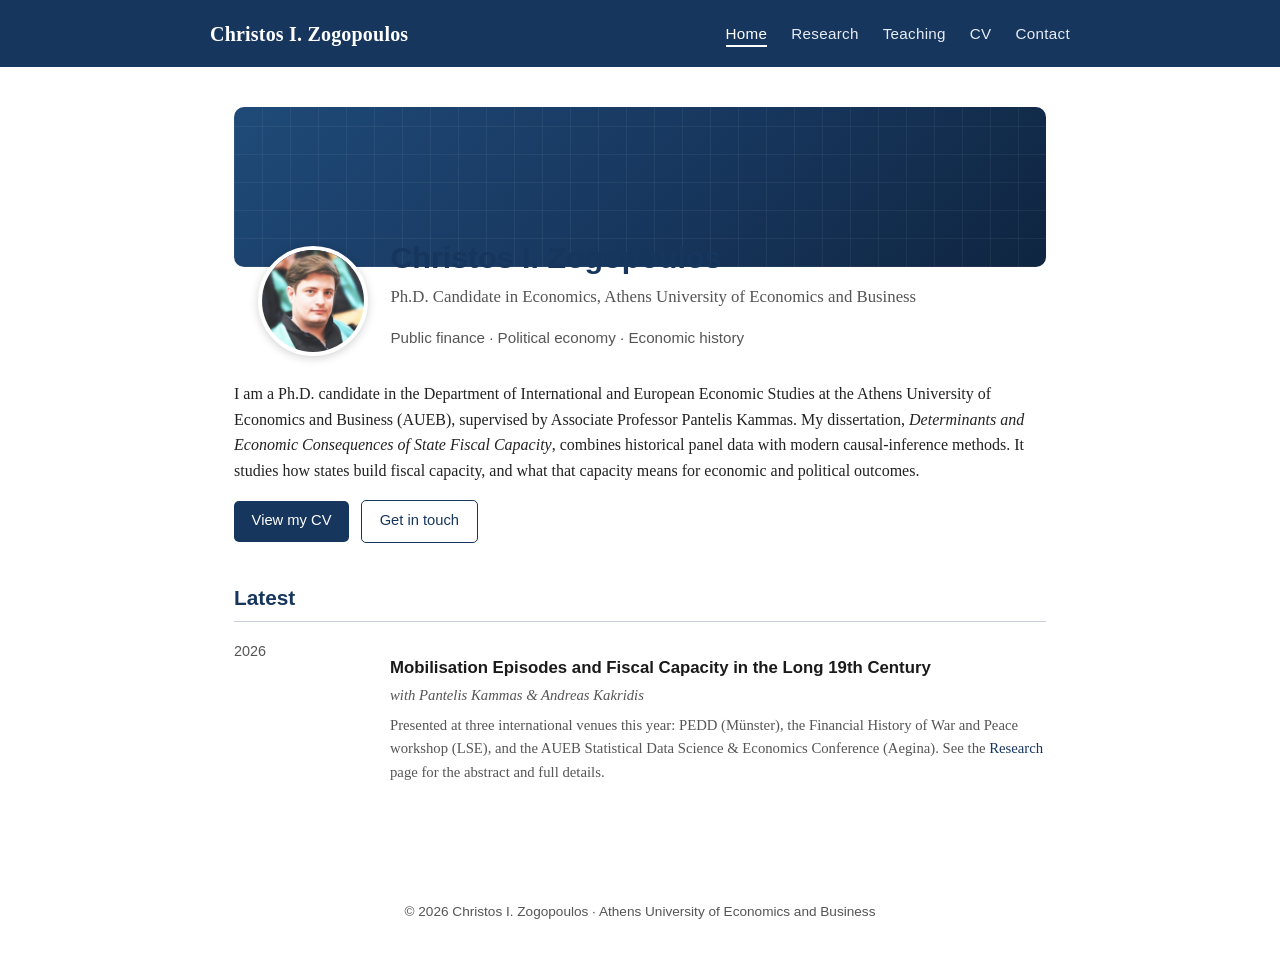
==== index.html @ 12c00f11 "photo profile" ====
<!DOCTYPE html>
<html lang="en">
<head>
<meta charset="UTF-8">
<meta name="viewport" content="width=device-width, initial-scale=1.0">
<title>Christos I. Zogopoulos — Economics</title>
<meta name="description" content="Christos I. Zogopoulos, Ph.D. Candidate in Economics, Athens University of Economics and Business.">
<link rel="stylesheet" href="assets/style.css">
</head>
<body>

<header class="site-header">
  <div class="header-inner">
    <a class="site-title" href="index.html">Christos I. Zogopoulos</a>
    <nav class="site-nav">
      <a href="index.html" class="active">Home</a>
      <a href="research.html">Research</a>
      <a href="teaching.html">Teaching</a>
      <a href="cv.html">CV</a>
      <a href="contact.html">Contact</a>
    </nav>
  </div>
</header>

<main>
  <!--
    BANNER: the .profile-banner div is a CSS-only pattern (no external image, so
    no copyright concerns) styled to echo the site's navy palette and evoke
    ledgers / panel data — fitting for economic history & fiscal capacity
    research. Adjust it any time in assets/style.css under "Profile banner".
  -->
  <div class="profile-banner" aria-hidden="true"></div>
  <div class="profile-header">
    <img src="assets/profile.jpeg" alt="Christos I. Zogopoulos" class="avatar-img">
    <div class="profile-header-text">
      <h1>Christos I. Zogopoulos</h1>
      <p class="lede">Ph.D. Candidate in Economics, Athens University of Economics and Business</p>
      <p class="tag">Public finance &middot; Political economy &middot; Economic history</p>
    </div>
  </div>

  <p>
    I am a Ph.D. candidate in the Department of International and European Economic Studies
    at the Athens University of Economics and Business (AUEB), supervised by Associate
    Professor Pantelis Kammas. My dissertation, <em>Determinants and Economic Consequences
    of State Fiscal Capacity</em>, combines historical panel data with modern
    causal-inference methods. It studies how states build fiscal capacity, and what that
    capacity means for economic and political outcomes.
  </p>

  <p>
    <a class="btn" href="cv.html">View my CV</a>
    &nbsp;
    <a class="btn secondary" href="contact.html">Get in touch</a>
  </p>

  <h2>Latest</h2>
  <div class="entry">
    <div class="years">2026</div>
    <div class="details">
      <h3>Mobilisation Episodes and Fiscal Capacity in the Long 19th Century</h3>
      <div class="coauthors-inline">with Pantelis Kammas &amp; Andreas Kakridis</div>
      <div class="note">
        Presented at three international venues this year: PEDD (M&uuml;nster), the Financial
        History of War and Peace workshop (LSE), and the AUEB Statistical Data Science &amp;
        Economics Conference (Aegina). See the <a href="research.html">Research</a> page for
        the abstract and full details.
      </div>
    </div>
  </div>
</main>

<footer>
  &copy; <span id="year"></span> Christos I. Zogopoulos &middot; Athens University of Economics and Business
  <script>document.getElementById('year').textContent = new Date().getFullYear();</script>
</footer>

</body>
</html>
---- assets/style.css ----
/* ===========================================================
   Christos Zogopoulos — Academic site stylesheet
   Edit colors/fonts here; every page shares this one file.
   =========================================================== */

:root {
  --navy: #17365d;
  --navy-dark: #0f2540;
  --gray-text: #555555;
  --rule-gray: #c9d2dc;
  --bg: #ffffff;
  --bg-soft: #f7f9fb;
  --max-width: 860px;
}

* { box-sizing: border-box; }

html { scroll-behavior: smooth; }

body {
  margin: 0;
  font-family: "Georgia", "Iowan Old Style", "Palatino Linotype", serif;
  color: #222;
  background: var(--bg);
  line-height: 1.6;
}

a { color: var(--navy); text-decoration: none; }
a:hover { text-decoration: underline; }

/* ---------- Header / nav ---------- */
header.site-header {
  background: var(--navy);
  color: #fff;
  padding: 1.1rem 1.5rem;
}

.header-inner {
  max-width: var(--max-width);
  margin: 0 auto;
  display: flex;
  flex-wrap: wrap;
  align-items: center;
  justify-content: space-between;
  gap: 0.75rem;
}

.site-title {
  font-size: 1.25rem;
  font-weight: bold;
  color: #fff;
  letter-spacing: 0.2px;
}
.site-title:hover { text-decoration: none; opacity: 0.9; }

nav.site-nav a {
  color: #e7edf5;
  margin-left: 1.25rem;
  font-family: "Helvetica Neue", Arial, sans-serif;
  font-size: 0.95rem;
  letter-spacing: 0.3px;
}
nav.site-nav a:first-child { margin-left: 0; }
nav.site-nav a:hover { color: #fff; text-decoration: underline; }
nav.site-nav a.active { color: #fff; border-bottom: 2px solid #fff; padding-bottom: 3px; }

/* ---------- Main content ---------- */
main {
  max-width: var(--max-width);
  margin: 0 auto;
  padding: 2.5rem 1.5rem 4rem;
}

h1 {
  font-family: "Helvetica Neue", Arial, sans-serif;
  color: var(--navy);
  font-size: 1.9rem;
  margin-bottom: 0.3rem;
}

h2 {
  font-family: "Helvetica Neue", Arial, sans-serif;
  color: var(--navy);
  font-size: 1.3rem;
  border-bottom: 1px solid var(--rule-gray);
  padding-bottom: 0.4rem;
  margin-top: 2.4rem;
  margin-bottom: 1rem;
}

h3 {
  font-family: "Helvetica Neue", Arial, sans-serif;
  font-size: 1.05rem;
  margin-bottom: 0.2rem;
  color: #1a1a1a;
}

p.lede {
  font-size: 1.05rem;
  color: var(--gray-text);
  margin-top: 0;
}

.tag {
  font-family: "Helvetica Neue", Arial, sans-serif;
  color: var(--gray-text);
  font-size: 0.95rem;
  margin-bottom: 1.8rem;
}

/* ---------- Profile banner (LinkedIn-style cover, CSS-only, no external image) ---------- */
.profile-banner {
  height: 160px;
  border-radius: 10px;
  background:
    repeating-linear-gradient(0deg, rgba(255,255,255,0.055) 0px, rgba(255,255,255,0.055) 1px, transparent 1px, transparent 28px),
    repeating-linear-gradient(90deg, rgba(255,255,255,0.055) 0px, rgba(255,255,255,0.055) 1px, transparent 1px, transparent 28px),
    linear-gradient(135deg, #1f4a78 0%, var(--navy) 55%, var(--navy-dark) 100%);
}

/* ---------- Profile header (overlapping avatar + name) ---------- */
.profile-header {
  display: flex;
  align-items: flex-end;
  gap: 1.4rem;
  margin-top: -55px;
  margin-bottom: 1.6rem;
  padding-left: 1.5rem;
}
.avatar,
.avatar-img {
  flex-shrink: 0;
  width: 110px;
  height: 110px;
  border-radius: 50%;
  border: 4px solid #fff;
  box-shadow: 0 2px 10px rgba(0,0,0,0.18);
}
.avatar {
  background: var(--navy);
  color: #fff;
  font-family: "Helvetica Neue", Arial, sans-serif;
  font-size: 2rem;
  font-weight: bold;
  letter-spacing: 1px;
  display: flex;
  align-items: center;
  justify-content: center;
}
.avatar-img { object-fit: cover; background: #fff; }
.profile-header-text { padding-bottom: 0.3rem; }
.profile-header-text h1 { margin-bottom: 0.2rem; }
.profile-header-text .lede { margin-bottom: 0.2rem; }
.profile-header-text .tag { margin-bottom: 0; }

@media (max-width: 520px) {
  .profile-header { flex-direction: column; align-items: flex-start; text-align: left; margin-top: -40px; padding-left: 1rem; }
  .avatar, .avatar-img { width: 90px; height: 90px; }
}

.coauthors-inline {
  color: var(--gray-text);
  font-style: italic;
  font-size: 0.92rem;
  margin-bottom: 0.4rem;
}

/* ---------- Entry blocks (education, teaching, papers) ---------- */
.entry {
  display: grid;
  grid-template-columns: 8.5rem 1fr;
  gap: 0.25rem 1.25rem;
  margin-bottom: 1.3rem;
}
.entry .years {
  color: var(--gray-text);
  font-family: "Helvetica Neue", Arial, sans-serif;
  font-size: 0.9rem;
  padding-top: 0.15rem;
}
.entry .details h3 { margin-bottom: 0.15rem; }
.entry .details .place { color: #333; margin-bottom: 0.15rem; }
.entry .details .note { color: var(--gray-text); font-size: 0.92rem; }

@media (max-width: 560px) {
  .entry { grid-template-columns: 1fr; }
  .entry .years { padding-top: 0; font-weight: bold; }
}

/* ---------- Paper card ---------- */
.paper {
  background: var(--bg-soft);
  border: 1px solid var(--rule-gray);
  border-radius: 6px;
  padding: 1.2rem 1.4rem;
  margin-bottom: 1.5rem;
}
.paper h3 { margin-top: 0; }
.paper .coauthors { color: var(--gray-text); font-style: italic; margin-bottom: 0.6rem; }
.paper .venues { color: var(--gray-text); font-size: 0.9rem; margin-top: 0.8rem; }

/* ---------- Buttons / links ---------- */
.btn {
  display: inline-block;
  font-family: "Helvetica Neue", Arial, sans-serif;
  font-size: 0.92rem;
  background: var(--navy);
  color: #fff !important;
  padding: 0.55rem 1.1rem;
  border-radius: 5px;
  text-decoration: none !important;
}
.btn:hover { background: var(--navy-dark); }
.btn.secondary {
  background: transparent;
  color: var(--navy) !important;
  border: 1px solid var(--navy);
}
.btn.secondary:hover { background: var(--bg-soft); }

/* ---------- Contact list (legacy, kept in case it's reused) ---------- */
.contact-list { list-style: none; padding: 0; }
.contact-list li { margin-bottom: 0.7rem; font-family: "Helvetica Neue", Arial, sans-serif; }
.contact-list li span.label { color: var(--gray-text); display: inline-block; min-width: 6rem; }

/* ---------- Contact cards ---------- */
.contact-grid {
  display: grid;
  grid-template-columns: repeat(auto-fit, minmax(220px, 1fr));
  gap: 1rem;
  margin-top: 1.5rem;
}
.contact-card {
  display: flex;
  flex-direction: column;
  gap: 0.3rem;
  background: var(--bg-soft);
  border: 1px solid var(--rule-gray);
  border-radius: 8px;
  padding: 1.1rem 1.3rem;
  text-decoration: none !important;
  transition: border-color 0.15s ease, transform 0.15s ease;
}
.contact-card:hover {
  border-color: var(--navy);
  transform: translateY(-1px);
}
.contact-card-label {
  font-family: "Helvetica Neue", Arial, sans-serif;
  font-size: 0.8rem;
  text-transform: uppercase;
  letter-spacing: 0.05em;
  color: var(--gray-text);
}
.contact-card-value {
  font-family: "Helvetica Neue", Arial, sans-serif;
  font-size: 1rem;
  color: var(--navy);
  word-break: break-word;
}
.contact-address {
  margin-top: 1.8rem;
  font-family: "Helvetica Neue", Arial, sans-serif;
  color: #333;
  line-height: 1.7;
}
.contact-address .contact-card-label { display: block; margin-bottom: 0.3rem; }

/* ---------- Footer ---------- */
footer {
  text-align: center;
  color: var(--gray-text);
  font-family: "Helvetica Neue", Arial, sans-serif;
  font-size: 0.85rem;
  padding: 2rem 1rem 3rem;
}

/* ---------- CV embed ---------- */
.pdf-embed {
  width: 100%;
  height: 85vh;
  border: 1px solid var(--rule-gray);
  border-radius: 6px;
}
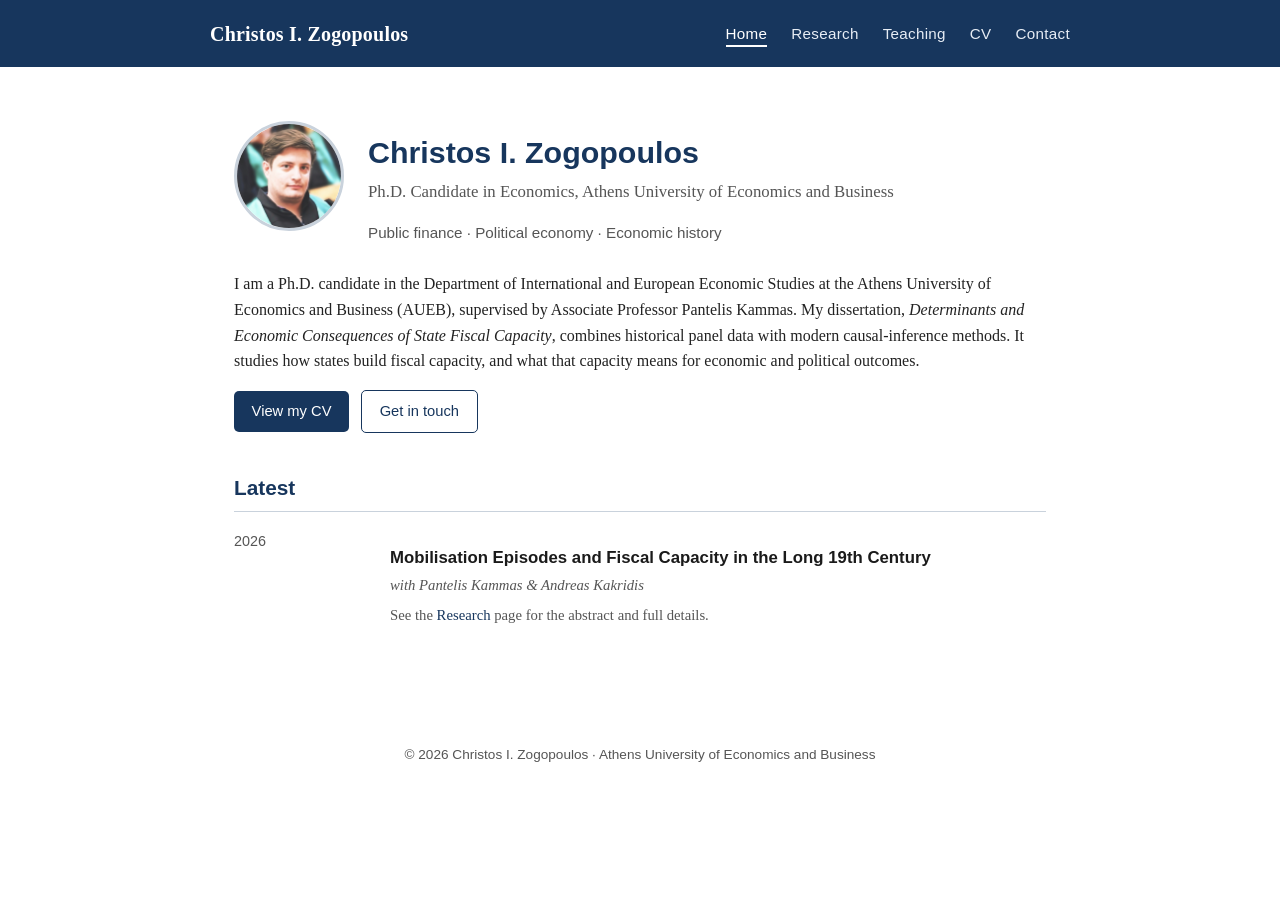
==== commit 80aa9b85: "fix page" ====
--- a/index.html
+++ b/index.html
@@ -23,13 +23,6 @@
 </header>
 
 <main>
-  <!--
-    BANNER: the .profile-banner div is a CSS-only pattern (no external image, so
-    no copyright concerns) styled to echo the site's navy palette and evoke
-    ledgers / panel data — fitting for economic history & fiscal capacity
-    research. Adjust it any time in assets/style.css under "Profile banner".
-  -->
-  <div class="profile-banner" aria-hidden="true"></div>
   <div class="profile-header">
     <img src="assets/profile.jpeg" alt="Christos I. Zogopoulos" class="avatar-img">
     <div class="profile-header-text">
@@ -61,10 +54,7 @@
       <h3>Mobilisation Episodes and Fiscal Capacity in the Long 19th Century</h3>
       <div class="coauthors-inline">with Pantelis Kammas &amp; Andreas Kakridis</div>
       <div class="note">
-        Presented at three international venues this year: PEDD (M&uuml;nster), the Financial
-        History of War and Peace workshop (LSE), and the AUEB Statistical Data Science &amp;
-        Economics Conference (Aegina). See the <a href="research.html">Research</a> page for
-        the abstract and full details.
+        See the <a href="research.html">Research</a> page for the abstract and full details.
       </div>
     </div>
   </div>
--- a/assets/style.css
+++ b/assets/style.css
@@ -108,24 +108,12 @@
   margin-bottom: 1.8rem;
 }
 
-/* ---------- Profile banner (LinkedIn-style cover, CSS-only, no external image) ---------- */
-.profile-banner {
-  height: 160px;
-  border-radius: 10px;
-  background:
-    repeating-linear-gradient(0deg, rgba(255,255,255,0.055) 0px, rgba(255,255,255,0.055) 1px, transparent 1px, transparent 28px),
-    repeating-linear-gradient(90deg, rgba(255,255,255,0.055) 0px, rgba(255,255,255,0.055) 1px, transparent 1px, transparent 28px),
-    linear-gradient(135deg, #1f4a78 0%, var(--navy) 55%, var(--navy-dark) 100%);
-}
-
-/* ---------- Profile header (overlapping avatar + name) ---------- */
+/* ---------- Profile header (photo + name) ---------- */
 .profile-header {
   display: flex;
-  align-items: flex-end;
-  gap: 1.4rem;
-  margin-top: -55px;
+  align-items: center;
+  gap: 1.5rem;
   margin-bottom: 1.6rem;
-  padding-left: 1.5rem;
 }
 .avatar,
 .avatar-img {
@@ -133,8 +121,7 @@
   width: 110px;
   height: 110px;
   border-radius: 50%;
-  border: 4px solid #fff;
-  box-shadow: 0 2px 10px rgba(0,0,0,0.18);
+  border: 3px solid var(--rule-gray);
 }
 .avatar {
   background: var(--navy);
@@ -148,14 +135,12 @@
   justify-content: center;
 }
 .avatar-img { object-fit: cover; background: #fff; }
-.profile-header-text { padding-bottom: 0.3rem; }
 .profile-header-text h1 { margin-bottom: 0.2rem; }
 .profile-header-text .lede { margin-bottom: 0.2rem; }
 .profile-header-text .tag { margin-bottom: 0; }
 
 @media (max-width: 520px) {
-  .profile-header { flex-direction: column; align-items: flex-start; text-align: left; margin-top: -40px; padding-left: 1rem; }
-  .avatar, .avatar-img { width: 90px; height: 90px; }
+  .profile-header { flex-direction: column; align-items: flex-start; text-align: left; }
 }
 
 .coauthors-inline {
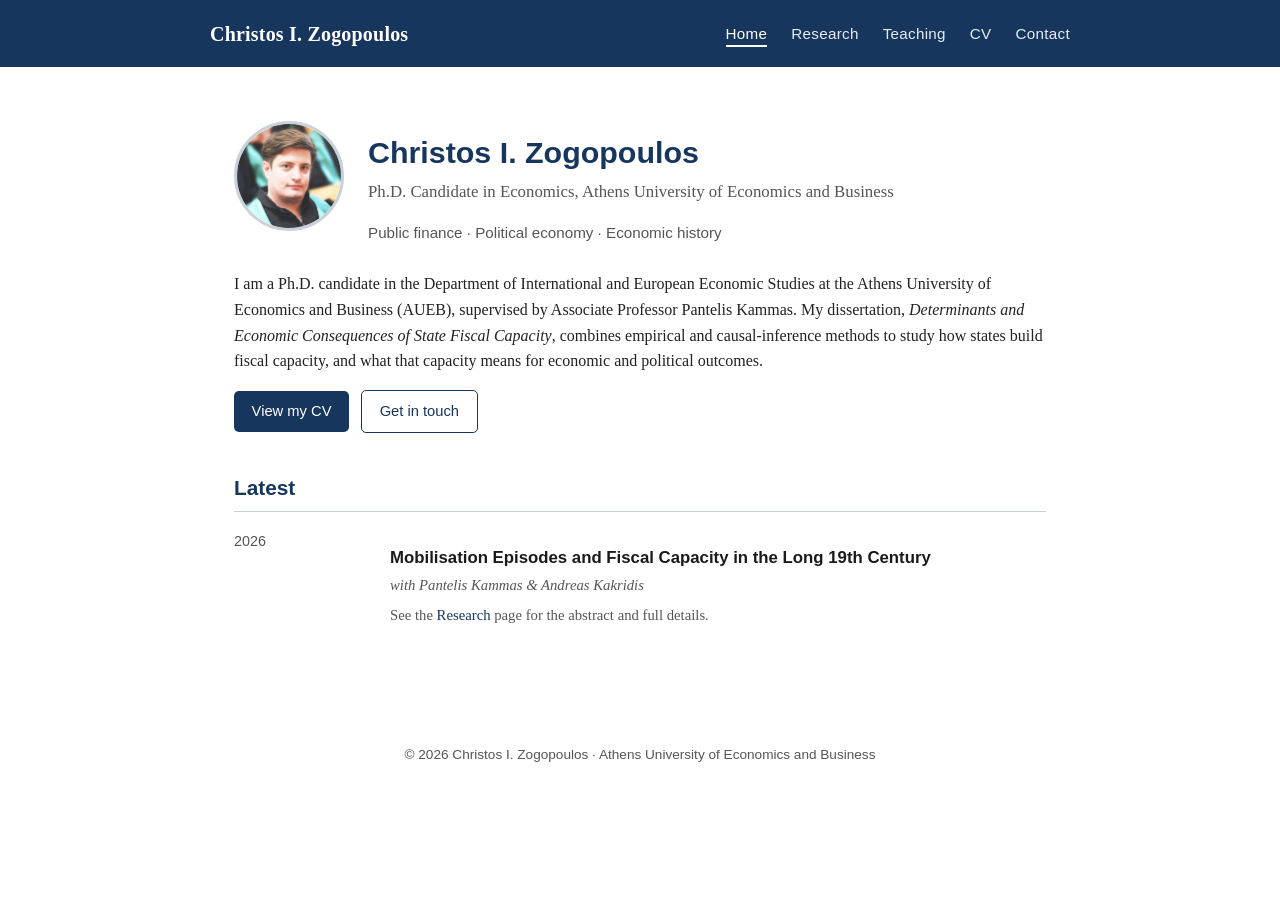
==== commit 6c75ecc4: "Generalize intro wording; shorten address to two lines" ====
--- a/index.html
+++ b/index.html
@@ -3,9 +3,37 @@
 <head>
 <meta charset="UTF-8">
 <meta name="viewport" content="width=device-width, initial-scale=1.0">
-<title>Christos I. Zogopoulos — Economics</title>
+<title>Christos I. Zogopoulos</title>
 <meta name="description" content="Christos I. Zogopoulos, Ph.D. Candidate in Economics, Athens University of Economics and Business.">
+<link rel="canonical" href="https://christoszogopoulos.github.io/">
+<meta property="og:type" content="profile">
+<meta property="og:site_name" content="Christos I. Zogopoulos">
+<meta property="og:title" content="Christos I. Zogopoulos">
+<meta property="og:description" content="Ph.D. Candidate in Economics, Athens University of Economics and Business. Public finance, political economy, economic history.">
+<meta property="og:url" content="https://christoszogopoulos.github.io/">
+<meta property="og:image" content="https://christoszogopoulos.github.io/assets/social-preview.png">
+<meta name="twitter:card" content="summary_large_image">
+<meta name="twitter:image" content="https://christoszogopoulos.github.io/assets/social-preview.png">
 <link rel="stylesheet" href="assets/style.css">
+<script type="application/ld+json">
+{
+  "@context": "https://schema.org",
+  "@type": "Person",
+  "name": "Christos I. Zogopoulos",
+  "url": "https://christoszogopoulos.github.io/",
+  "image": "https://christoszogopoulos.github.io/assets/profile.jpeg",
+  "jobTitle": "Ph.D. Candidate in Economics",
+  "affiliation": {
+    "@type": "CollegeOrUniversity",
+    "name": "Athens University of Economics and Business"
+  },
+  "email": "mailto:c.zogopoulos@aueb.gr",
+  "sameAs": [
+    "https://www.linkedin.com/in/christos-zogopoulos/",
+    "https://orcid.org/0009-0002-0624-2871"
+  ]
+}
+</script>
 </head>
 <body>
 
@@ -36,9 +64,9 @@
     I am a Ph.D. candidate in the Department of International and European Economic Studies
     at the Athens University of Economics and Business (AUEB), supervised by Associate
     Professor Pantelis Kammas. My dissertation, <em>Determinants and Economic Consequences
-    of State Fiscal Capacity</em>, combines historical panel data with modern
-    causal-inference methods. It studies how states build fiscal capacity, and what that
-    capacity means for economic and political outcomes.
+    of State Fiscal Capacity</em>, combines empirical and causal-inference methods to study
+    how states build fiscal capacity, and what that capacity means for economic and
+    political outcomes.
   </p>
 
   <p>
--- a/assets/style.css
+++ b/assets/style.css
@@ -244,12 +244,10 @@
   word-break: break-word;
 }
 .contact-address {
-  margin-top: 1.8rem;
-  font-family: "Helvetica Neue", Arial, sans-serif;
-  color: #333;
-  line-height: 1.7;
-}
-.contact-address .contact-card-label { display: block; margin-bottom: 0.3rem; }
+  display: block;
+  margin-top: 1rem;
+}
+.contact-address .contact-card-value { line-height: 1.7; color: #333; }
 
 /* ---------- Footer ---------- */
 footer {
@@ -267,3 +265,23 @@
   border: 1px solid var(--rule-gray);
   border-radius: 6px;
 }
+.pdf-fallback-note { display: none; }
+
+/* Most phones/tablets can't render an embedded PDF inline (it shows blank),
+   so below 700px we hide the embed and point people to the buttons instead,
+   which open the PDF properly in the device's own viewer. */
+@media (max-width: 700px) {
+  .pdf-embed { display: none; }
+  .pdf-fallback-note {
+    display: block;
+    font-family: "Helvetica Neue", Arial, sans-serif;
+    color: var(--gray-text);
+    font-size: 0.9rem;
+    margin-top: 0.5rem;
+  }
+}
+
+/* ---------- Small-screen nav tidy-up ---------- */
+@media (max-width: 480px) {
+  nav.site-nav a { margin-left: 0.85rem; font-size: 0.88rem; }
+}
